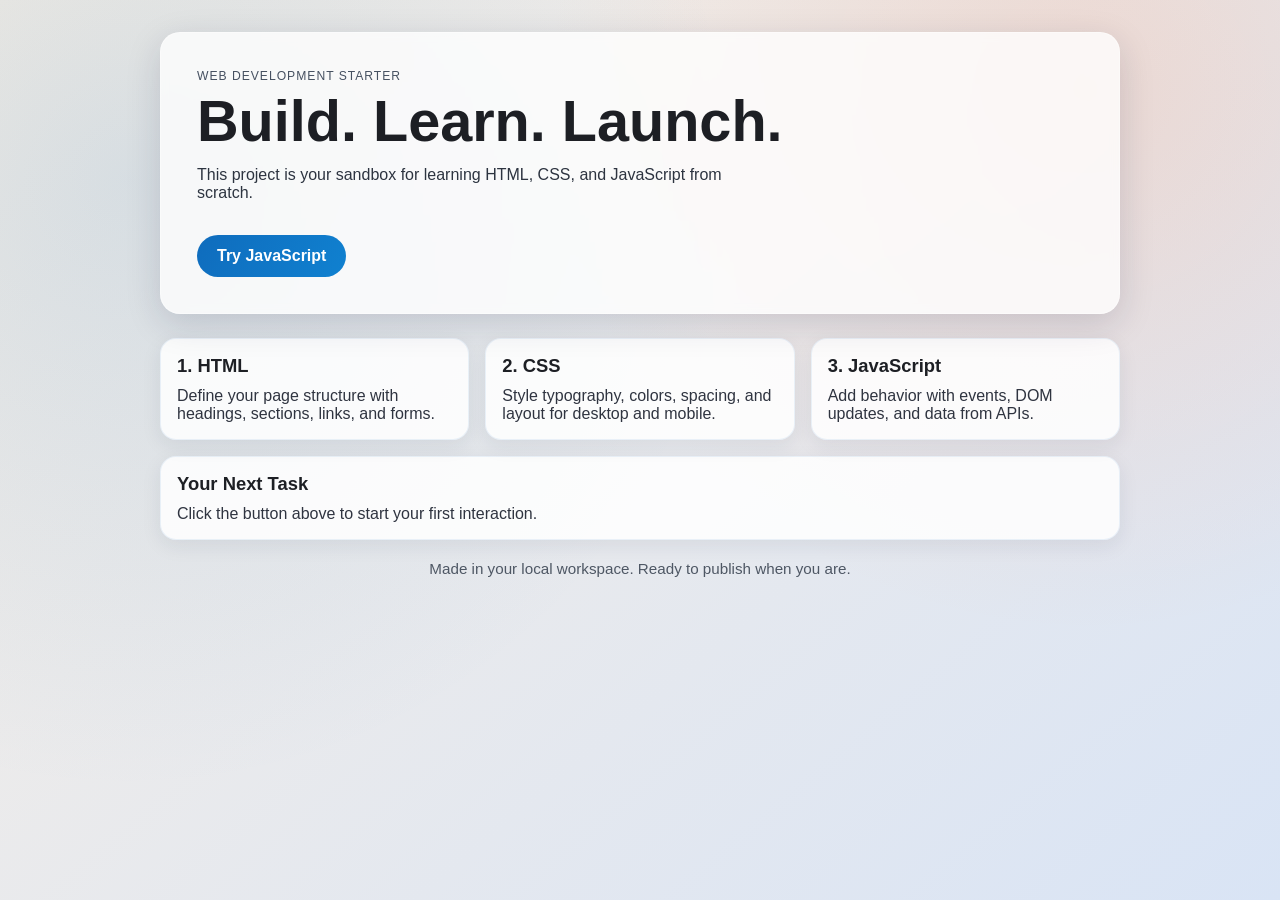
==== index.html @ 1afbdf72 "starter project create" ====
<!doctype html>
<html lang="en">
<head>
  <meta charset="UTF-8" />
  <meta name="viewport" content="width=device-width, initial-scale=1.0" />
  <meta name="description" content="A beginner-friendly starter website." />
  <title>Starter Website</title>
  <link rel="stylesheet" href="styles.css" />
</head>
<body>
  <header class="site-header">
    <p class="eyebrow">Web Development Starter</p>
    <h1>Build. Learn. Launch.</h1>
    <p class="subtitle">
      This project is your sandbox for learning HTML, CSS, and JavaScript from scratch.
    </p>
    <button id="helloBtn" class="primary-btn">Try JavaScript</button>
  </header>

  <main>
    <section class="card-grid" aria-label="Learning steps">
      <article class="card">
        <h2>1. HTML</h2>
        <p>Define your page structure with headings, sections, links, and forms.</p>
      </article>
      <article class="card">
        <h2>2. CSS</h2>
        <p>Style typography, colors, spacing, and layout for desktop and mobile.</p>
      </article>
      <article class="card">
        <h2>3. JavaScript</h2>
        <p>Add behavior with events, DOM updates, and data from APIs.</p>
      </article>
    </section>

    <section class="progress-panel" aria-live="polite">
      <h2>Your Next Task</h2>
      <p id="taskText">Click the button above to start your first interaction.</p>
    </section>
  </main>

  <footer class="site-footer">
    <p>Made in your local workspace. Ready to publish when you are.</p>
  </footer>

  <script src="script.js"></script>
</body>
</html>
---- styles.css ----
:root {
  --bg-start: #f7efe5;
  --bg-end: #d9e4f5;
  --ink: #1d1f24;
  --accent: #0f6cbd;
  --accent-strong: #094b86;
  --panel: rgba(255, 255, 255, 0.78);
  --shadow: 0 10px 35px rgba(18, 30, 60, 0.15);
}

* {
  box-sizing: border-box;
}

body {
  margin: 0;
  min-height: 100vh;
  font-family: "Segoe UI", "Trebuchet MS", sans-serif;
  color: var(--ink);
  background:
    radial-gradient(circle at 10% 20%, rgba(15, 108, 189, 0.12), transparent 45%),
    radial-gradient(circle at 85% 10%, rgba(255, 119, 61, 0.15), transparent 40%),
    linear-gradient(140deg, var(--bg-start), var(--bg-end));
  padding: 2rem 1.25rem 3rem;
}

.site-header,
main,
.site-footer {
  width: min(100%, 960px);
  margin: 0 auto;
}

.site-header {
  background: var(--panel);
  backdrop-filter: blur(4px);
  border: 1px solid rgba(255, 255, 255, 0.35);
  border-radius: 1.25rem;
  padding: clamp(1.25rem, 4vw, 2.25rem);
  box-shadow: var(--shadow);
}

.eyebrow {
  margin: 0;
  text-transform: uppercase;
  letter-spacing: 0.08em;
  font-size: 0.76rem;
  color: #465161;
}

h1 {
  margin: 0.5rem 0 0;
  font-size: clamp(2rem, 6vw, 3.6rem);
  line-height: 1.05;
}

.subtitle {
  margin-top: 0.9rem;
  max-width: 60ch;
  color: #2d3440;
}

.primary-btn {
  margin-top: 1.1rem;
  border: 0;
  background: linear-gradient(120deg, var(--accent), #1081d0);
  color: #ffffff;
  font-size: 1rem;
  font-weight: 600;
  border-radius: 999px;
  padding: 0.75rem 1.25rem;
  cursor: pointer;
  transition: transform 0.2s ease, box-shadow 0.2s ease, background 0.2s ease;
}

.primary-btn:hover,
.primary-btn:focus-visible {
  transform: translateY(-1px);
  box-shadow: 0 8px 18px rgba(15, 108, 189, 0.3);
  background: linear-gradient(120deg, var(--accent-strong), var(--accent));
}

.card-grid {
  margin-top: 1.5rem;
  display: grid;
  grid-template-columns: repeat(3, minmax(0, 1fr));
  gap: 1rem;
}

.card,
.progress-panel {
  background: rgba(255, 255, 255, 0.85);
  border-radius: 1rem;
  border: 1px solid rgba(15, 108, 189, 0.08);
  padding: 1rem;
  box-shadow: 0 6px 20px rgba(20, 34, 66, 0.08);
}

.card h2,
.progress-panel h2 {
  margin: 0;
  font-size: 1.15rem;
}

.card p,
.progress-panel p {
  margin: 0.6rem 0 0;
  color: #2f3440;
}

.progress-panel {
  margin-top: 1rem;
}

.site-footer {
  margin-top: 1.25rem;
  text-align: center;
  color: #4e5764;
  font-size: 0.95rem;
}

@media (max-width: 800px) {
  .card-grid {
    grid-template-columns: 1fr;
  }

  body {
    padding: 1rem 0.85rem 2rem;
  }
}
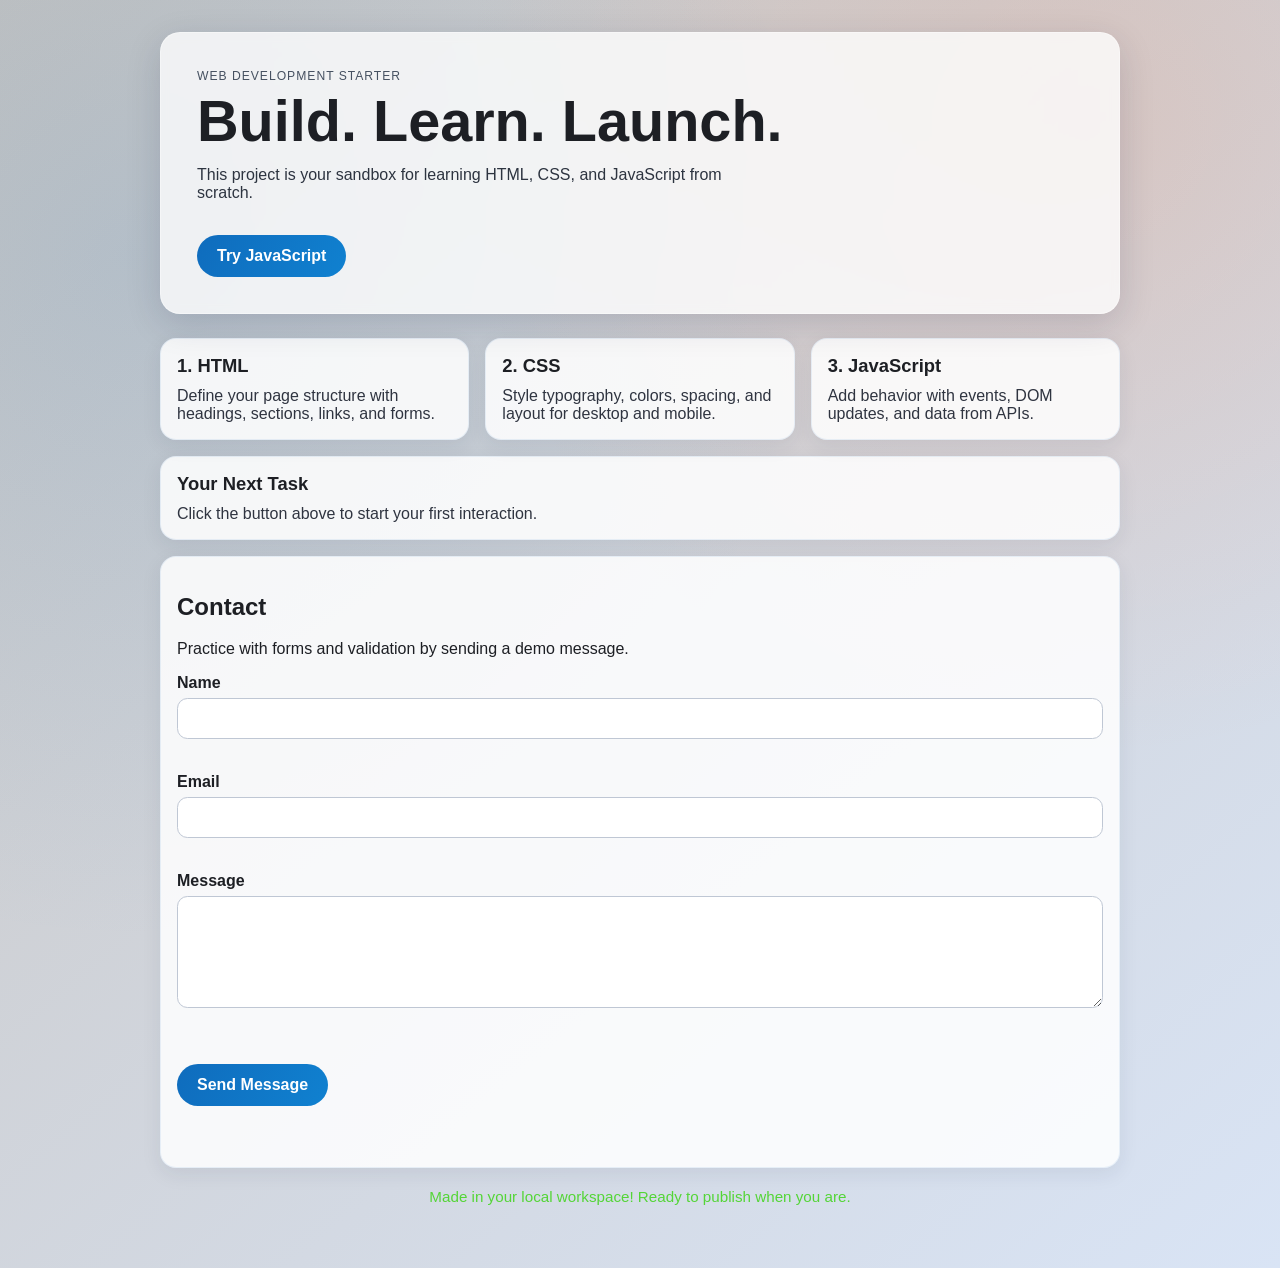
==== commit ca16df3e: "contact form added" ====
--- a/index.html
+++ b/index.html
@@ -37,10 +37,38 @@
       <h2>Your Next Task</h2>
       <p id="taskText">Click the button above to start your first interaction.</p>
     </section>
+
+    <section class="contact-panel" aria-labelledby="contactTitle">
+      <h2 id="contactTitle">Contact</h2>
+      <p class="contact-intro">Practice with forms and validation by sending a demo message.</p>
+
+      <form id="contactForm" class="contact-form" novalidate>
+        <div class="form-field">
+          <label for="name">Name</label>
+          <input id="name" name="name" type="text" autocomplete="name" required minlength="2" />
+          <p id="nameError" class="field-error" aria-live="polite"></p>
+        </div>
+
+        <div class="form-field">
+          <label for="email">Email</label>
+          <input id="email" name="email" type="email" autocomplete="email" required />
+          <p id="emailError" class="field-error" aria-live="polite"></p>
+        </div>
+
+        <div class="form-field">
+          <label for="message">Message</label>
+          <textarea id="message" name="message" rows="5" required minlength="10"></textarea>
+          <p id="messageError" class="field-error" aria-live="polite"></p>
+        </div>
+
+        <button type="submit" class="primary-btn">Send Message</button>
+        <p id="formStatus" class="form-status" aria-live="polite"></p>
+      </form>
+    </section>
   </main>
 
   <footer class="site-footer">
-    <p>Made in your local workspace. Ready to publish when you are.</p>
+    <p>Made in your local workspace! Ready to publish when you are.</p>
   </footer>
 
   <script src="script.js"></script>
--- a/styles.css
+++ b/styles.css
@@ -1,5 +1,5 @@
 :root {
-  --bg-start: #f7efe5;
+  --bg-start: #c8c5c2;
   --bg-end: #d9e4f5;
   --ink: #1d1f24;
   --accent: #0f6cbd;
@@ -88,7 +88,8 @@
 }
 
 .card,
-.progress-panel {
+.progress-panel,
+.contact-panel {
   background: rgba(255, 255, 255, 0.85);
   border-radius: 1rem;
   border: 1px solid rgba(15, 108, 189, 0.08);
@@ -112,10 +113,70 @@
   margin-top: 1rem;
 }
 
+.contact-panel {
+  margin-top: 1rem;
+}
+
+.contact-intro {
+  margin-top: 0.5rem;
+}
+
+.contact-form {
+  margin-top: 1rem;
+}
+
+.form-field {
+  margin-bottom: 0.85rem;
+}
+
+.form-field label {
+  display: block;
+  margin-bottom: 0.35rem;
+  font-weight: 600;
+}
+
+.form-field input,
+.form-field textarea {
+  width: 100%;
+  border: 1px solid #bfc7d4;
+  border-radius: 0.65rem;
+  padding: 0.65rem 0.75rem;
+  font: inherit;
+  background: #ffffff;
+}
+
+.form-field input:focus,
+.form-field textarea:focus {
+  outline: 2px solid rgba(15, 108, 189, 0.24);
+  outline-offset: 1px;
+  border-color: var(--accent);
+}
+
+.field-error {
+  margin: 0.4rem 0 0;
+  min-height: 1em;
+  color: #a31919;
+  font-size: 0.9rem;
+}
+
+.form-status {
+  margin-top: 0.8rem;
+  min-height: 1em;
+  font-weight: 600;
+}
+
+.form-status.success {
+  color: #0d6a2e;
+}
+
+.form-status.error {
+  color: #a31919;
+}
+
 .site-footer {
   margin-top: 1.25rem;
   text-align: center;
-  color: #4e5764;
+  color: #54d537;
   font-size: 0.95rem;
 }
 
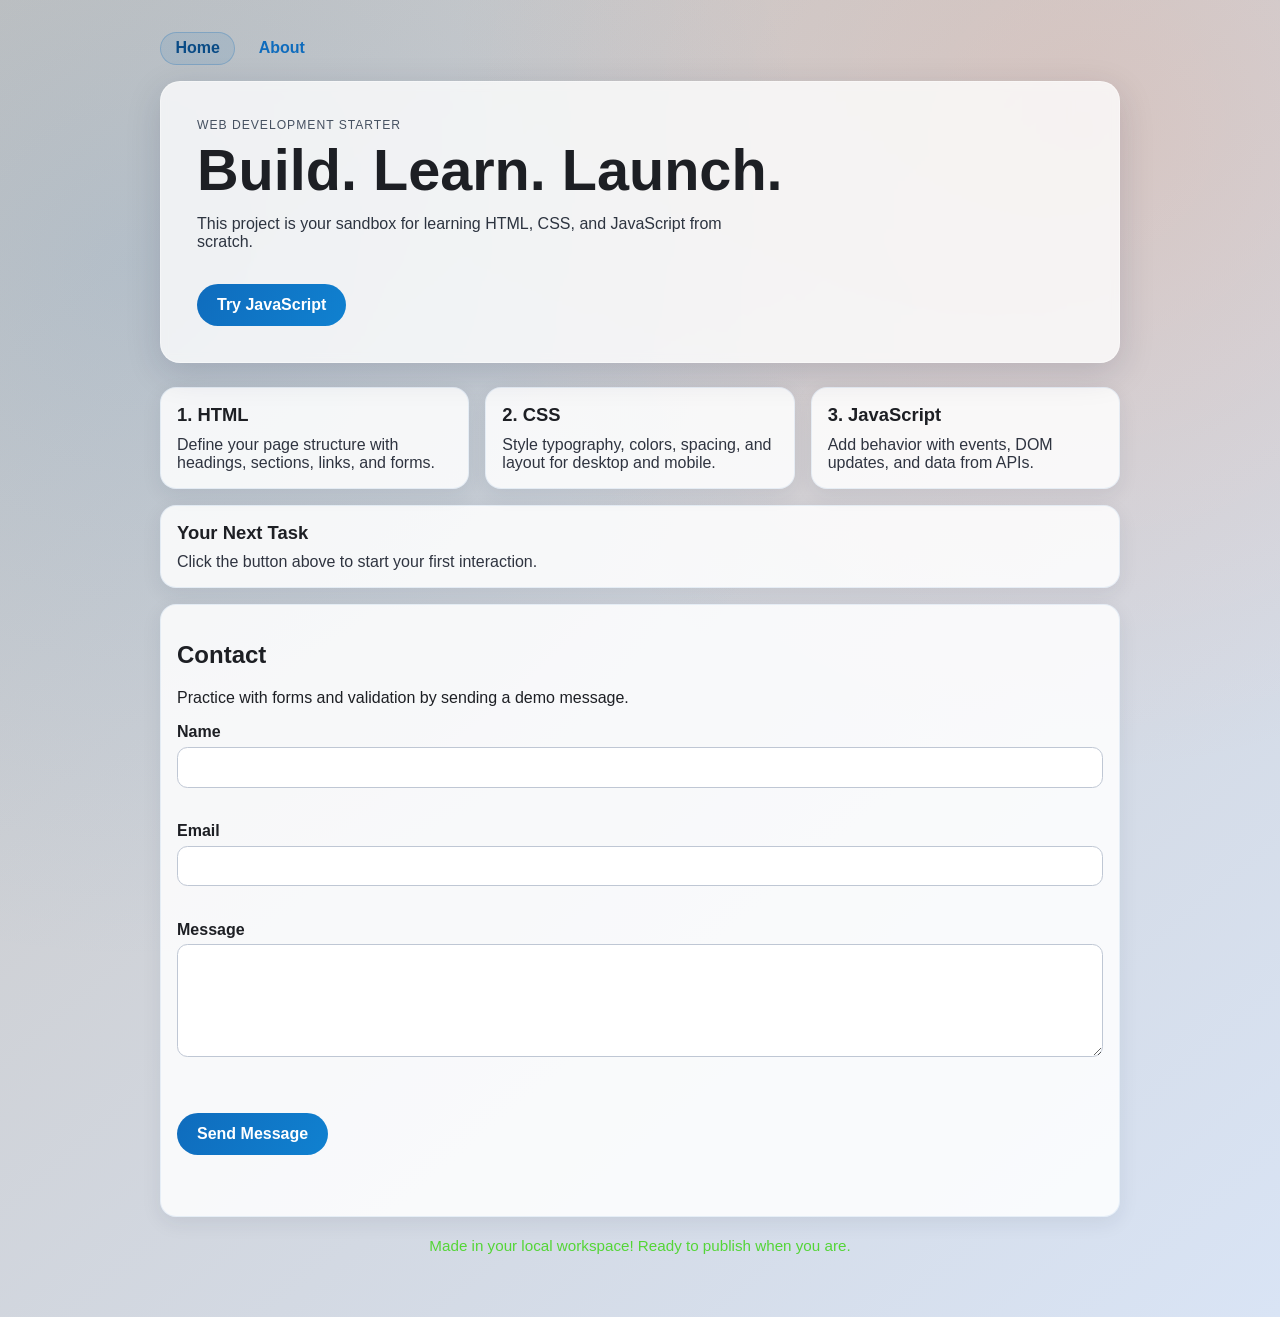
==== commit 5259434d: "about page" ====
--- a/index.html
+++ b/index.html
@@ -8,6 +8,11 @@
   <link rel="stylesheet" href="styles.css" />
 </head>
 <body>
+  <nav class="site-nav" aria-label="Main navigation">
+    <a href="index.html" class="nav-link nav-link--active" aria-current="page">Home</a>
+    <a href="about.html" class="nav-link">About</a>
+  </nav>
+
   <header class="site-header">
     <p class="eyebrow">Web Development Starter</p>
     <h1>Build. Learn. Launch.</h1>
--- a/styles.css
+++ b/styles.css
@@ -24,11 +24,39 @@
   padding: 2rem 1.25rem 3rem;
 }
 
+.site-nav,
 .site-header,
 main,
 .site-footer {
   width: min(100%, 960px);
   margin: 0 auto;
+}
+
+.site-nav {
+  display: flex;
+  gap: 0.5rem;
+  margin-bottom: 1rem;
+}
+
+.nav-link {
+  text-decoration: none;
+  color: var(--accent);
+  font-weight: 600;
+  padding: 0.4rem 0.9rem;
+  border-radius: 999px;
+  border: 1px solid transparent;
+  transition: background 0.15s ease, border-color 0.15s ease;
+}
+
+.nav-link:hover {
+  background: rgba(15, 108, 189, 0.08);
+  border-color: rgba(15, 108, 189, 0.2);
+}
+
+.nav-link--active {
+  background: rgba(15, 108, 189, 0.1);
+  border-color: rgba(15, 108, 189, 0.25);
+  color: var(--accent-strong);
 }
 
 .site-header {
